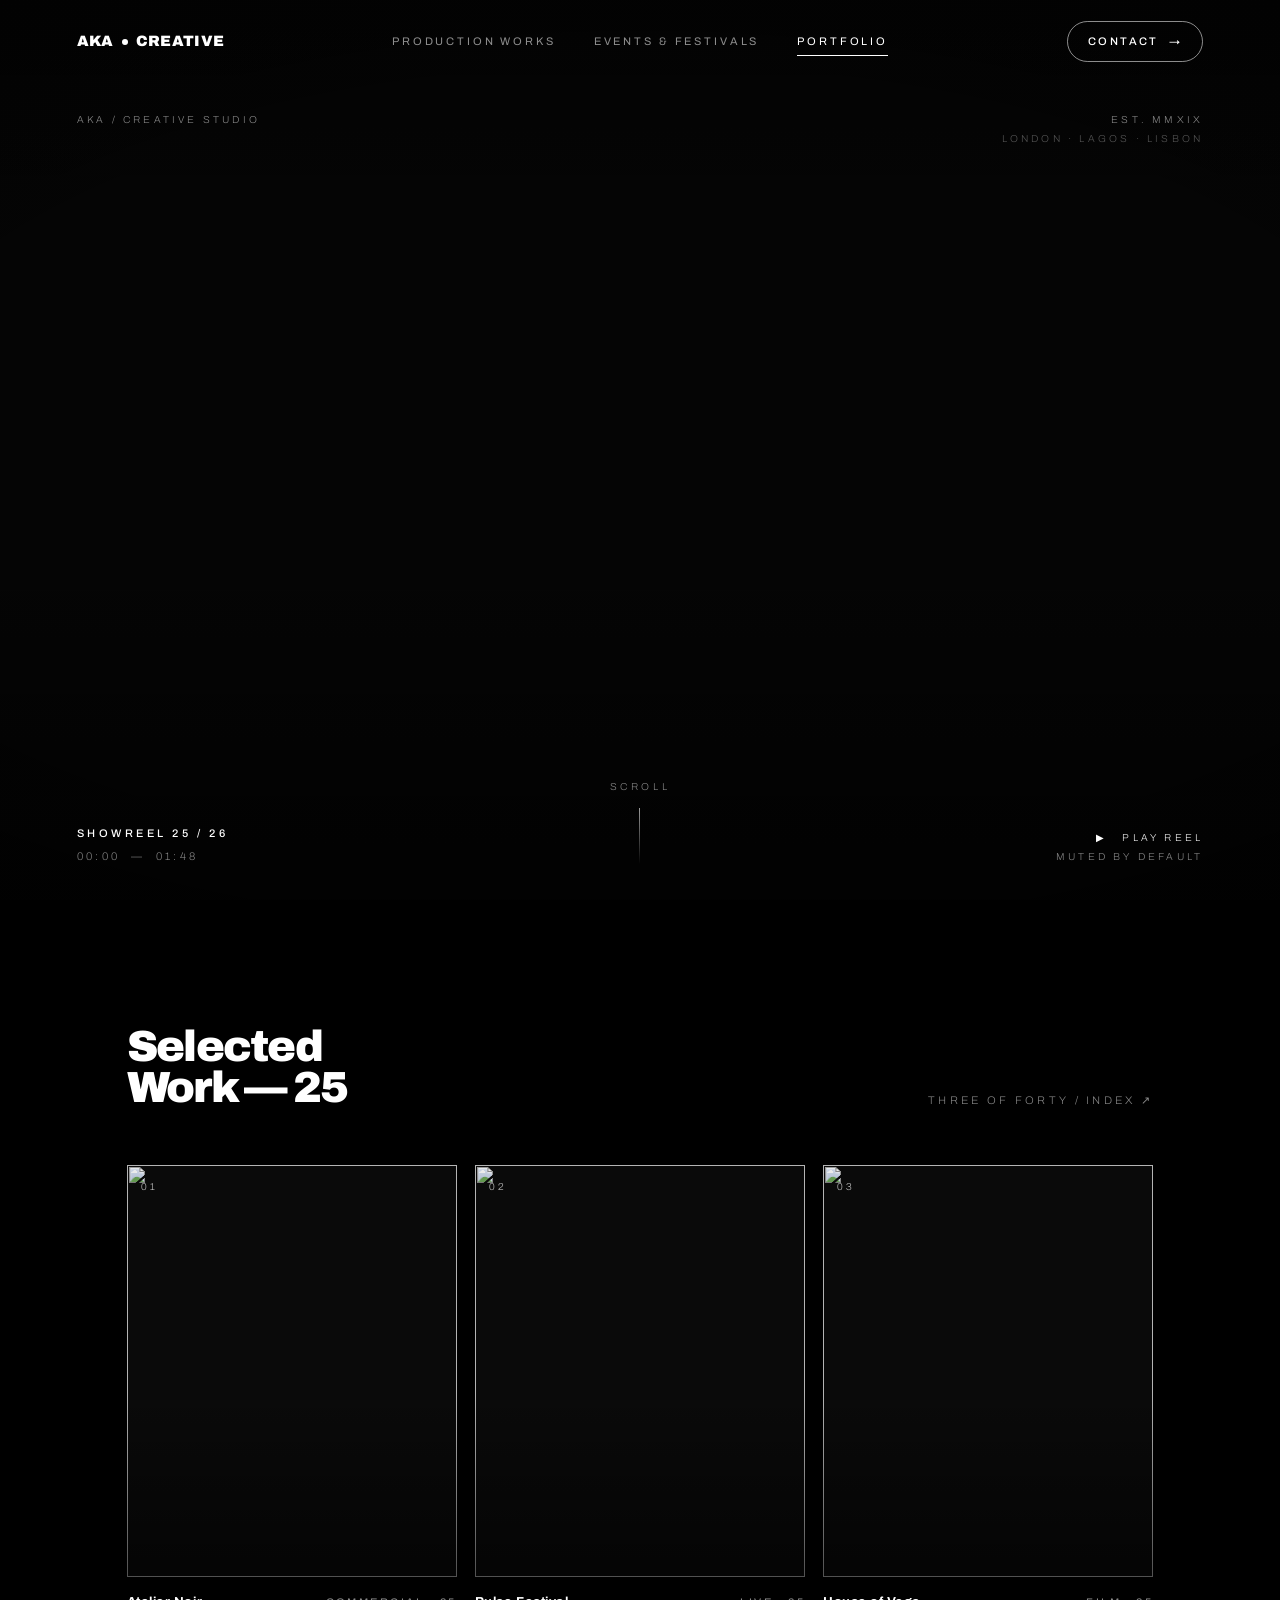
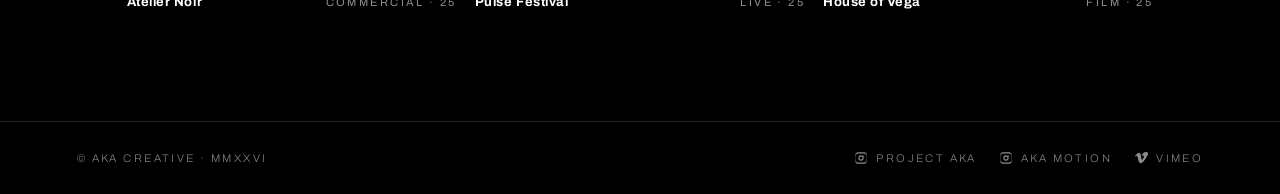
==== index.html @ 7abdeaeb "Changing layouts of aka motion and project aka" ====
<!doctype html>
<html lang="en">
<head>
<meta charset="utf-8" />
<meta name="viewport" content="width=device-width, initial-scale=1" />
<title>AKA Creative — Studio</title>
<link rel="preconnect" href="https://fonts.googleapis.com" />
<link rel="preconnect" href="https://fonts.gstatic.com" crossorigin />
<link href="https://fonts.googleapis.com/css2?family=Archivo:ital,wght@0,100;0,200;0,400;0,500;0,700;0,900;1,200;1,900&display=swap" rel="stylesheet" />
<link rel="stylesheet" href="styles.css" />
</head>
<body data-screen-label="01 Home">

<!-- ============ NAV ============ -->
<header class="nav" id="nav">
  <a class="nav__logo" href="index.html">
    AKA<span class="dot"></span>CREATIVE
  </a>
  <nav class="nav__links">
    
    <a href="project-aka.html">Production Works</a>
    <a href="aka-motion.html">Events & Festivals</a>
    <a href="index.html" class="active">Portfolio</a>
  </nav>
  <a class="nav__contact" href="contact.html">
    Contact <span class="arr">→</span>
  </a>
</header>

<main>

  <!-- ============ HERO (video placeholder) ============ -->
  <section class="hero" aria-label="Showreel">
    <!-- Pure CSS placeholder for autoplay muted video. Ken-burns on a cinematic still. -->
    <div class="hero__media" style="background-image:url('https://images.unsplash.com/photo-1518929458119-e5bf444c30f4?auto=format&fit=crop&w=2400&q=80');"></div>
    <div class="hero__vignette"></div>

    <div class="hero__chrome">
      <div class="hero__top">
        <div class="left">
          <span>AKA / Creative Studio</span>
        </div>
        <div class="right">
          <span>EST. MMXIX</span>
          <span style="opacity:.6;margin-top:4px;">London · Lagos · Lisbon</span>
        </div>
      </div>

      <div class="hero__bottom">
        <div class="hero__caption">
          <span class="label">Showreel 25 / 26</span>
          <span>00:00&nbsp;&nbsp;—&nbsp;&nbsp;01:48</span>
        </div>

        <div class="hero__scroll">
          <span>Scroll</span>
          <span class="line"></span>
        </div>

        <div class="hero__reel">
          <span>▶ &nbsp; Play&nbsp;Reel</span>
          <span class="time">Muted by default</span>
        </div>
      </div>
    </div>
  </section>

  <!-- ============ SELECTED WORK ============ -->
  <section class="work">
    <div class="container">
      <div class="work__head">
        <h2>Selected<br/>Work&nbsp;—&nbsp;25</h2>
        <span class="meta">Three of forty&nbsp;/&nbsp;Index ↗</span>
      </div>

      <div class="grid-3">
        <a class="card" href="project-aka.html">
          <div class="card__media">
            <span class="card__num">01</span>
            <img class="card__img" alt="" src="https://images.unsplash.com/photo-1485846234645-a62644f84728?auto=format&fit=crop&w=900&q=80" />
          </div>
          <div class="card__meta">
            <span class="card__name">Atelier&nbsp;Noir</span>
            <span class="card__cat">Commercial · 25</span>
          </div>
        </a>

        <a class="card" href="aka-motion.html">
          <div class="card__media">
            <span class="card__num">02</span>
            <img class="card__img" alt="" src="https://images.unsplash.com/photo-1493225457124-a3eb161ffa5f?auto=format&fit=crop&w=900&q=80" />
          </div>
          <div class="card__meta">
            <span class="card__name">Pulse&nbsp;Festival</span>
            <span class="card__cat">Live · 25</span>
          </div>
        </a>

        <a class="card" href="project-aka.html">
          <div class="card__media">
            <span class="card__num">03</span>
            <img class="card__img" alt="" src="https://images.unsplash.com/photo-1542038784456-1ea8e935640e?auto=format&fit=crop&w=900&q=80" />
          </div>
          <div class="card__meta">
            <span class="card__name">House&nbsp;of&nbsp;Vega</span>
            <span class="card__cat">Film · 25</span>
          </div>
        </a>
      </div>
    </div>
  </section>

</main>

<!-- ============ FOOTER ============ -->
<footer class="footer">
  <span>© AKA Creative · MMXXVI</span>
  <div class="footer__socials">
    <a href="#" aria-label="Project AKA on Instagram">
      <svg viewBox="0 0 24 24" aria-hidden="true"><path d="M12 2.2c3.2 0 3.6 0 4.85.07 1.17.05 1.8.25 2.23.41.56.22.96.48 1.38.9.42.42.68.82.9 1.38.16.43.36 1.06.41 2.23.06 1.25.07 1.62.07 4.84s0 3.59-.07 4.84c-.05 1.17-.25 1.8-.41 2.23-.22.56-.48.96-.9 1.38-.42.42-.82.68-1.38.9-.43.16-1.06.36-2.23.41-1.25.06-1.62.07-4.85.07s-3.6 0-4.85-.07c-1.17-.05-1.8-.25-2.23-.41a3.7 3.7 0 0 1-1.38-.9 3.7 3.7 0 0 1-.9-1.38c-.16-.43-.36-1.06-.41-2.23C2.2 15.6 2.2 15.22 2.2 12s0-3.59.07-4.84c.05-1.17.25-1.8.41-2.23.22-.56.48-.96.9-1.38.42-.42.82-.68 1.38-.9.43-.16 1.06-.36 2.23-.41C8.4 2.2 8.78 2.2 12 2.2Zm0 1.95c-3.16 0-3.53 0-4.77.07-1.07.05-1.65.23-2.04.38-.51.2-.88.44-1.27.83-.39.39-.63.76-.83 1.27-.15.39-.33.97-.38 2.04C2.65 9.97 2.65 10.34 2.65 12s0 2.03.07 3.26c.05 1.07.23 1.65.38 2.04.2.51.44.88.83 1.27.39.39.76.63 1.27.83.39.15.97.33 2.04.38 1.24.07 1.61.07 4.77.07s3.53 0 4.77-.07c1.07-.05 1.65-.23 2.04-.38.51-.2.88-.44 1.27-.83.39-.39.63-.76.83-1.27.15-.39.33-.97.38-2.04.07-1.23.07-1.6.07-3.26s0-2.03-.07-3.26c-.05-1.07-.23-1.65-.38-2.04a3.4 3.4 0 0 0-.83-1.27 3.4 3.4 0 0 0-1.27-.83c-.39-.15-.97-.33-2.04-.38-1.24-.07-1.61-.07-4.77-.07Zm0 3.32a4.53 4.53 0 1 1 0 9.06 4.53 4.53 0 0 1 0-9.06Zm0 1.95a2.58 2.58 0 1 0 0 5.16 2.58 2.58 0 0 0 0-5.16Zm4.75-2.21a1.06 1.06 0 1 1 0 2.12 1.06 1.06 0 0 1 0-2.12Z"/></svg>
      Project&nbsp;AKA
    </a>
    <a href="#" aria-label="AKA Motion on Instagram">
      <svg viewBox="0 0 24 24" aria-hidden="true"><path d="M12 2.2c3.2 0 3.6 0 4.85.07 1.17.05 1.8.25 2.23.41.56.22.96.48 1.38.9.42.42.68.82.9 1.38.16.43.36 1.06.41 2.23.06 1.25.07 1.62.07 4.84s0 3.59-.07 4.84c-.05 1.17-.25 1.8-.41 2.23-.22.56-.48.96-.9 1.38-.42.42-.82.68-1.38.9-.43.16-1.06.36-2.23.41-1.25.06-1.62.07-4.85.07s-3.6 0-4.85-.07c-1.17-.05-1.8-.25-2.23-.41a3.7 3.7 0 0 1-1.38-.9 3.7 3.7 0 0 1-.9-1.38c-.16-.43-.36-1.06-.41-2.23C2.2 15.6 2.2 15.22 2.2 12s0-3.59.07-4.84c.05-1.17.25-1.8.41-2.23.22-.56.48-.96.9-1.38.42-.42.82-.68 1.38-.9.43-.16 1.06-.36 2.23-.41C8.4 2.2 8.78 2.2 12 2.2Zm0 1.95c-3.16 0-3.53 0-4.77.07-1.07.05-1.65.23-2.04.38-.51.2-.88.44-1.27.83-.39.39-.63.76-.83 1.27-.15.39-.33.97-.38 2.04C2.65 9.97 2.65 10.34 2.65 12s0 2.03.07 3.26c.05 1.07.23 1.65.38 2.04.2.51.44.88.83 1.27.39.39.76.63 1.27.83.39.15.97.33 2.04.38 1.24.07 1.61.07 4.77.07s3.53 0 4.77-.07c1.07-.05 1.65-.23 2.04-.38.51-.2.88-.44 1.27-.83.39-.39.63-.76.83-1.27.15-.39.33-.97.38-2.04.07-1.23.07-1.6.07-3.26s0-2.03-.07-3.26c-.05-1.07-.23-1.65-.38-2.04a3.4 3.4 0 0 0-.83-1.27 3.4 3.4 0 0 0-1.27-.83c-.39-.15-.97-.33-2.04-.38-1.24-.07-1.61-.07-4.77-.07Zm0 3.32a4.53 4.53 0 1 1 0 9.06 4.53 4.53 0 0 1 0-9.06Zm0 1.95a2.58 2.58 0 1 0 0 5.16 2.58 2.58 0 0 0 0-5.16Zm4.75-2.21a1.06 1.06 0 1 1 0 2.12 1.06 1.06 0 0 1 0-2.12Z"/></svg>
      AKA&nbsp;Motion
    </a>
    <a href="#" aria-label="Vimeo">
      <svg viewBox="0 0 24 24" aria-hidden="true"><path d="M22.4 7.1c-.1 2-1.5 4.8-4.2 8.3-2.8 3.7-5.2 5.5-7.1 5.5-1.2 0-2.2-1.1-3-3.3l-1.6-6c-.6-2.2-1.2-3.3-1.9-3.3-.2 0-.7.3-1.7 1L1.9 7.9c1.1-.9 2.1-1.9 3.2-2.8 1.4-1.2 2.5-1.8 3.2-1.9 1.7-.2 2.8 1 3.3 3.6.5 2.7.8 4.5.9 5.1.4 2 .9 3 1.4 3 .4 0 1-.6 1.7-1.9.8-1.3 1.2-2.3 1.3-2.9.2-1.5-.4-2.3-1.7-2.3-.6 0-1.3.1-1.9.4 1.3-4.3 3.8-6.4 7.5-6.3 2.7.1 4 1.9 3.8 5.2Z"/></svg>
      Vimeo
    </a>
  </div>
</footer>

<script>
  // Nav background on scroll
  (function () {
    const nav = document.getElementById('nav');
    const onScroll = () => {
      if (window.scrollY > 20) nav.classList.add('scrolled');
      else nav.classList.remove('scrolled');
    };
    onScroll();
    window.addEventListener('scroll', onScroll, { passive: true });
  })();
</script>
</body>
</html>
---- styles.css ----
/* ----------------------------------------------------------
   AKA Creative — shared styles
   Pure black canvas, white type. Editorial heavy display +
   thin body. No other colours.
---------------------------------------------------------- */

:root {
  --bg: #000;
  --fg: #fff;
  --muted: rgba(255, 255, 255, 0.55);
  --faint: rgba(255, 255, 255, 0.32);
  --line: rgba(255, 255, 255, 0.14);
  --nav-h: 84px;
  --container: 1180px;
  --gutter: clamp(28px, 6vw, 96px);

  /* Type */
  --ff-display: "Archivo", "Helvetica Neue", Arial, sans-serif;
  --ff-body: "Archivo", "Helvetica Neue", Arial, sans-serif;
}

* { box-sizing: border-box; margin: 0; padding: 0; }
html, body { background: var(--bg); color: var(--fg); }
html { scroll-behavior: smooth; }
body {
  font-family: var(--ff-body);
  font-weight: 200;
  font-size: 15px;
  line-height: 1.5;
  -webkit-font-smoothing: antialiased;
  -moz-osx-font-smoothing: grayscale;
  text-rendering: optimizeLegibility;
  overflow-x: hidden;
}
img, video { display: block; max-width: 100%; }
a { color: inherit; text-decoration: none; }
button { font: inherit; color: inherit; background: none; border: 0; cursor: pointer; }

::selection { background: #fff; color: #000; }

/* ---------- Reusable type ---------- */
.display {
  font-family: var(--ff-display);
  font-weight: 900;
  letter-spacing: -0.045em;
  line-height: 0.92;
}
.eyebrow {
  font-size: 11px;
  letter-spacing: 0.28em;
  text-transform: uppercase;
  font-weight: 400;
  color: var(--muted);
}
.tag {
  font-size: 10px;
  letter-spacing: 0.32em;
  text-transform: uppercase;
  font-weight: 500;
}

/* ---------- Nav ---------- */
.nav {
  position: fixed;
  top: 0; left: 0; right: 0;
  z-index: 100;
  height: var(--nav-h);
  display: grid;
  grid-template-columns: 1fr auto 1fr;
  align-items: center;
  padding: 0 var(--gutter);
  transition: background .35s ease, backdrop-filter .35s ease, border-color .35s ease;
  border-bottom: 1px solid transparent;
}
.nav.scrolled {
  background: rgba(0, 0, 0, 0.72);
  backdrop-filter: blur(18px) saturate(140%);
  -webkit-backdrop-filter: blur(18px) saturate(140%);
  border-bottom-color: var(--line);
}

.nav__logo {
  font-family: var(--ff-display);
  font-weight: 900;
  letter-spacing: 0.02em;
  text-transform: uppercase;
  font-size: 15px;
  display: inline-flex;
  align-items: baseline;
  gap: 8px;
}
.nav__logo .dot {
  width: 6px; height: 6px; background: #fff; border-radius: 50%;
  display: inline-block; transform: translateY(-1px);
}

.nav__links {
  justify-self: center;
  display: flex;
  gap: 38px;
  font-size: 11px;
  letter-spacing: 0.26em;
  text-transform: uppercase;
  font-weight: 400;
}
.nav__links a {
  position: relative;
  color: var(--muted);
  transition: color .25s ease;
  padding: 6px 0;
}
.nav__links a:hover { color: #fff; }
.nav__links a.active { color: #fff; }
.nav__links a.active::after {
  content: "";
  position: absolute;
  left: 0; right: 0; bottom: 0;
  height: 1px; background: #fff;
}

.nav__contact {
  justify-self: end;
  display: inline-flex;
  align-items: center;
  gap: 10px;
  padding: 11px 20px;
  border-radius: 999px;
  border: 1px solid rgba(255, 255, 255, 0.55);
  font-size: 11px;
  letter-spacing: 0.22em;
  text-transform: uppercase;
  font-weight: 500;
  transition: background .3s ease, color .3s ease, border-color .3s ease;
}
.nav__contact:hover {
  background: #fff; color: #000; border-color: #fff;
}
.nav.scrolled .nav__contact {
  background: #fff;
  color: #000;
  border-color: #fff;
}
.nav__contact .arr {
  display: inline-block;
  transition: transform .3s ease;
}
.nav__contact:hover .arr { transform: translateX(2px); }

/* ---------- Layout ---------- */
.container {
  max-width: var(--container);
  margin: 0 auto;
  padding: 0 var(--gutter);
}

main { display: block; }

/* ---------- Hero (home) ---------- */
.hero {
  position: relative;
  height: 100vh;
  min-height: 640px;
  overflow: hidden;
  background: #050505;
}
.hero__media,
.hero__video {
  position: absolute;
  inset: 0;
  width: 100%;
  height: 100%;
  object-fit: cover;
}
.hero__media {
  background-size: cover;
  background-position: center;
  filter: grayscale(45%) contrast(1.05) brightness(0.78);
  animation: kenburns 22s ease-in-out infinite alternate;
}
@keyframes kenburns {
  from { transform: scale(1.02) translate(0, 0); }
  to   { transform: scale(1.14) translate(-1.5%, 1%); }
}
.hero__vignette {
  position: absolute; inset: 0;
  background:
    radial-gradient(120% 80% at 50% 50%, transparent 40%, rgba(0,0,0,0.55) 100%),
    linear-gradient(180deg, rgba(0,0,0,0.45) 0%, transparent 25%, transparent 60%, rgba(0,0,0,0.7) 100%);
  pointer-events: none;
}
.hero__chrome {
  position: absolute; inset: 0;
  display: grid;
  grid-template-rows: 1fr auto;
  padding: calc(var(--nav-h) + 28px) var(--gutter) 36px;
}
.hero__top {
  display: flex;
  justify-content: space-between;
  align-items: flex-start;
  font-size: 10px;
  letter-spacing: 0.32em;
  text-transform: uppercase;
  color: var(--muted);
}
.hero__top .right { text-align: right; }
.hero__top .right span { display: block; }

.hero__bottom {
  display: grid;
  grid-template-columns: 1fr auto 1fr;
  align-items: end;
  gap: 24px;
}
.hero__caption {
  font-size: 11px;
  letter-spacing: 0.3em;
  text-transform: uppercase;
  color: var(--muted);
}
.hero__caption .label { display: block; color: #fff; margin-bottom: 6px; font-weight: 500; letter-spacing: 0.32em; }

.hero__scroll {
  justify-self: center;
  display: inline-flex; flex-direction: column; align-items: center; gap: 14px;
  font-size: 10px; letter-spacing: 0.36em; text-transform: uppercase; color: var(--muted);
}
.hero__scroll .line {
  width: 1px; height: 56px;
  background: linear-gradient(180deg, rgba(255,255,255,0.6), rgba(255,255,255,0));
  animation: scrolltick 2.6s ease-in-out infinite;
  transform-origin: top;
}
@keyframes scrolltick {
  0%, 100% { transform: scaleY(1); opacity: 0.4; }
  50% { transform: scaleY(1.3); opacity: 1; }
}

.hero__reel {
  justify-self: end;
  text-align: right;
  font-size: 10px; letter-spacing: 0.32em; text-transform: uppercase;
}
.hero__reel .time { display: block; color: var(--muted); margin-top: 4px; }

/* Hero variant: work pages */
.hero--work .hero__chrome { grid-template-rows: 1fr auto; }
.hero--work .hero__bottom {
  grid-template-columns: 1fr auto;
}
.hero--work .hero__caption .tagline {
  display: block;
  font-family: var(--ff-display);
  font-weight: 200;
  font-style: italic;
  letter-spacing: -0.01em;
  text-transform: none;
  color: #fff;
  font-size: clamp(18px, 1.6vw, 22px);
  margin-top: 10px;
  line-height: 1.2;
  max-width: 28ch;
}

/* Gigantic page-name strip on work hero */
.hero__pagename {
  position: absolute;
  left: var(--gutter);
  right: var(--gutter);
  bottom: 110px;
  font-family: var(--ff-display);
  font-weight: 900;
  font-size: clamp(72px, 14vw, 220px);
  line-height: 0.85;
  letter-spacing: -0.05em;
  pointer-events: none;
  mix-blend-mode: difference;
  color: #fff;
  opacity: 0.96;
}

/* ---------- Work grid (3-col centred) ---------- */
.work {
  padding: clamp(80px, 14vh, 160px) 0 clamp(80px, 12vh, 140px);
}
.work__head {
  display: flex;
  justify-content: space-between;
  align-items: flex-end;
  margin-bottom: 56px;
  gap: 24px;
}
.work__head h2 {
  font-family: var(--ff-display);
  font-weight: 900;
  letter-spacing: -0.04em;
  font-size: clamp(28px, 3.4vw, 44px);
  line-height: 0.95;
}
.work__head .meta { color: var(--muted); font-size: 11px; letter-spacing: 0.3em; text-transform: uppercase; }

.grid-3 {
  display: grid;
  grid-template-columns: repeat(3, 1fr);
  gap: 18px;
}
.grid-3.rows-2 { row-gap: 56px; }

.card {
  position: relative;
  display: block;
  overflow: hidden;
  cursor: pointer;
}
.card__media {
  position: relative;
  width: 100%;
  aspect-ratio: 4 / 5;
  overflow: hidden;
  background: #0a0a0a;
}
.card__img {
  position: absolute; inset: 0;
  width: 100%; height: 100%;
  object-fit: cover;
  filter: grayscale(35%) contrast(1.05) brightness(0.92);
  transition: transform .9s cubic-bezier(.2,.7,.2,1), filter .6s ease;
}
.card:hover .card__img {
  transform: scale(1.045);
  filter: grayscale(0%) contrast(1.08) brightness(1);
}
.card__media::after {
  content: "";
  position: absolute; inset: 0;
  background: linear-gradient(180deg, transparent 55%, rgba(0,0,0,0.55) 100%);
  pointer-events: none;
}
.card__meta {
  display: flex;
  justify-content: space-between;
  align-items: baseline;
  padding-top: 16px;
  font-size: 11px;
  letter-spacing: 0.22em;
  text-transform: uppercase;
}
.card__name {
  font-family: var(--ff-display);
  font-weight: 700;
  font-size: 13px;
  letter-spacing: 0.04em;
  text-transform: none;
}
.card__cat { color: var(--muted); font-weight: 400; }
.card__num {
  position: absolute;
  top: 14px; left: 14px;
  font-size: 10px; letter-spacing: 0.3em;
  color: #fff;
  mix-blend-mode: difference;
  opacity: 0.85;
}

/* ---------- Footer ---------- */
.footer {
  border-top: 1px solid var(--line);
  padding: 28px var(--gutter);
  display: flex;
  justify-content: space-between;
  align-items: center;
  font-size: 11px;
  letter-spacing: 0.22em;
  text-transform: uppercase;
  color: var(--muted);
}
.footer__socials {
  display: flex;
  gap: 22px;
  align-items: center;
}
.footer__socials a {
  display: inline-flex;
  align-items: center;
  gap: 8px;
  color: var(--muted);
  transition: color .25s ease;
}
.footer__socials a:hover { color: #fff; }
.footer__socials svg { width: 14px; height: 14px; fill: currentColor; }

/* ---------- Contact page ---------- */
.contact {
  min-height: 100vh;
  display: grid;
  grid-template-rows: 1fr auto;
  padding-top: var(--nav-h);
}
.contact__inner {
  display: grid;
  align-content: center;
  padding: clamp(60px, 10vh, 120px) var(--gutter) clamp(40px, 8vh, 100px);
  max-width: 1400px;
  margin: 0 auto;
  width: 100%;
}
.contact__eyebrow {
  font-size: 11px;
  letter-spacing: 0.32em;
  text-transform: uppercase;
  color: var(--muted);
  margin-bottom: 40px;
}
.contact__heading {
  font-family: var(--ff-display);
  font-weight: 900;
  letter-spacing: -0.05em;
  line-height: 0.86;
  font-size: clamp(64px, 11vw, 200px);
  margin-bottom: clamp(56px, 9vh, 100px);
}
.contact__heading em {
  font-style: italic;
  font-weight: 200;
}
.contact__grid {
  display: grid;
  grid-template-columns: 1.1fr 1fr;
  gap: clamp(48px, 8vw, 120px);
  align-items: end;
}
.contact__list { display: grid; gap: 28px; }
.contact__row {
  display: grid;
  grid-template-columns: 140px 1fr;
  gap: 20px;
  padding-bottom: 22px;
  border-bottom: 1px solid var(--line);
  align-items: baseline;
}
.contact__row .k {
  font-size: 11px;
  letter-spacing: 0.32em;
  text-transform: uppercase;
  color: var(--muted);
}
.contact__row .v {
  font-family: var(--ff-display);
  font-weight: 700;
  font-size: clamp(20px, 2vw, 28px);
  letter-spacing: -0.01em;
  display: inline-flex;
  align-items: center;
  gap: 14px;
  transition: color .25s ease;
}
.contact__row .v .sub {
  font-family: var(--ff-body);
  font-weight: 300;
  font-size: 11px;
  letter-spacing: 0.26em;
  text-transform: uppercase;
  color: var(--muted);
}
a.contact__row { transition: opacity .25s ease; }
a.contact__row:hover { opacity: 1; }
a.contact__row:hover .v { color: #fff; }

.cta {
  display: inline-flex;
  align-items: center;
  justify-content: space-between;
  gap: 28px;
  padding: 28px 36px;
  border-radius: 999px;
  background: #fff;
  color: #000;
  font-family: var(--ff-display);
  font-weight: 900;
  font-size: clamp(20px, 2.2vw, 30px);
  letter-spacing: -0.02em;
  transition: transform .35s cubic-bezier(.2,.7,.2,1), background .3s ease, color .3s ease;
  min-width: 320px;
}
.cta:hover {
  transform: translateY(-2px);
}
.cta .arr {
  display: inline-flex; align-items: center; justify-content: center;
  width: 52px; height: 52px;
  border-radius: 50%;
  background: #000; color: #fff;
  transition: transform .35s cubic-bezier(.2,.7,.2,1);
}
.cta:hover .arr { transform: rotate(-45deg); }

.contact__foot {
  display: flex;
  justify-content: space-between;
  align-items: center;
  padding: 28px var(--gutter);
  border-top: 1px solid var(--line);
  font-size: 11px;
  letter-spacing: 0.28em;
  text-transform: uppercase;
  color: var(--muted);
}

.slider {
  overflow: hidden;
  width: 100%;
}

.slider-track {
  display: flex;
  gap: 24px;
  transition: transform 0.45s ease;
}

.slider-track .card {
  flex: 0 0 calc((100% - 48px) / 3);
}

.slider-controls {
  display: flex;
  gap: 12px;
  align-items: center;
}

.slider-btn {
  width: 48px;
  height: 48px;
  border: 1px solid #ddd;
  background: black;
  cursor: pointer;
  font-size: 20px;
  transition: 0.2s;
}

.slider-btn:hover {
  background: #111;
  color: #fff;
}

.embla {
  overflow: hidden;
  width: 100%;

}

.embla__container {
  display: flex;
  gap: 24px;
}

.embla__slide {
  flex: 0 0 calc((100% - 48px) / 3);
  min-width: 0;
  padding-left: 3%;
  
}
/* ---------------- ABOUT ---------------- */

.about{
    padding: clamp(100px,14vh,170px) 0;
}

.about__header{
    max-width:700px;
    margin-bottom:70px;
}

.about__title{
    font-size:clamp(48px,6vw,92px);
    margin:18px 0 24px;
}

.about__intro{
    max-width:560px;
    color:var(--muted);
    font-size:16px;
    line-height:1.8;
    font-weight:300;
}

.about__content{
    display:grid;
    grid-template-columns:1.1fr .9fr;
    gap:80px;
    align-items:start;
}

.about__services{
    display:flex;
    flex-direction:column;
}

.about__item{
    display:grid;
    grid-template-columns:70px 1fr;
    gap:28px;
    padding:42px 0;
    border-top:1px solid var(--line);
}

.about__item:last-child{
    border-bottom:1px solid var(--line);
}

.about__number{
    font-size:13px;
    letter-spacing:.22em;
    color:var(--muted);
    text-transform:uppercase;
}

.about__text h3{
    font-family:var(--ff-display);
    font-weight:900;
    letter-spacing:-.04em;
    font-size:clamp(34px,3vw,52px);
    line-height:.95;
    margin-bottom:12px;
}

.about__text h4{
    font-size:12px;
    text-transform:uppercase;
    letter-spacing:.22em;
    color:var(--muted);
    margin-bottom:26px;
    font-weight:500;
}

.about__text ul{
    list-style:none;
    display:grid;
    gap:10px;
}

.about__text li{
    color:rgba(255,255,255,.75);
    font-size:15px;
    font-weight:300;
    position:relative;
    padding-left:16px;
}

.about__text li::before{
    content:"•";
    position:absolute;
    left:0;
    color:#fff;
}

.about__image{
    position:sticky;
    top:120px;
    overflow:hidden;
}

.about__image img{
    width:100%;
    aspect-ratio:4/5;
    object-fit:cover;
    filter:grayscale(.25) contrast(1.05);
    transition:transform .8s ease;
}

.about__image:hover img{
    transform:scale(1.04);
}

@media(max-width:900px){

    .about__content{
        grid-template-columns:1fr;
        gap:60px;
    }

    .about__image{
        position:relative;
        top:auto;
        order:-1;
    }

    .about__item{
        grid-template-columns:50px 1fr;
        gap:18px;
    }

    .about__text h3{
        font-size:38px;
    }

}

/* Responsive */

@media (max-width: 900px) {
  .embla__slide {
    flex: 0 0 calc((100% - 24px) / 2);
  }
}

@media (max-width: 640px) {
  .embla__slide {
    flex: 0 0 100%;
  }
}
/* ---------- Responsive ---------- */
@media (max-width: 900px) {
  :root { --nav-h: 64px; }
  .nav { grid-template-columns: 1fr auto; }
  .nav__links { display: none; }
  .grid-3 { grid-template-columns: 1fr; }
  .hero__bottom { grid-template-columns: 1fr; gap: 32px; }
  .hero__scroll { justify-self: start; }
  .hero__reel { justify-self: start; text-align: left; }
  .contact__grid { grid-template-columns: 1fr; }
  .cta { width: 100%; min-width: 0; }
  .contact__row { grid-template-columns: 100px 1fr; }
  .work__head { flex-direction: column; align-items: flex-start; gap: 12px; }
  .hero__pagename { font-size: clamp(56px, 18vw, 96px); bottom: 160px; }
}
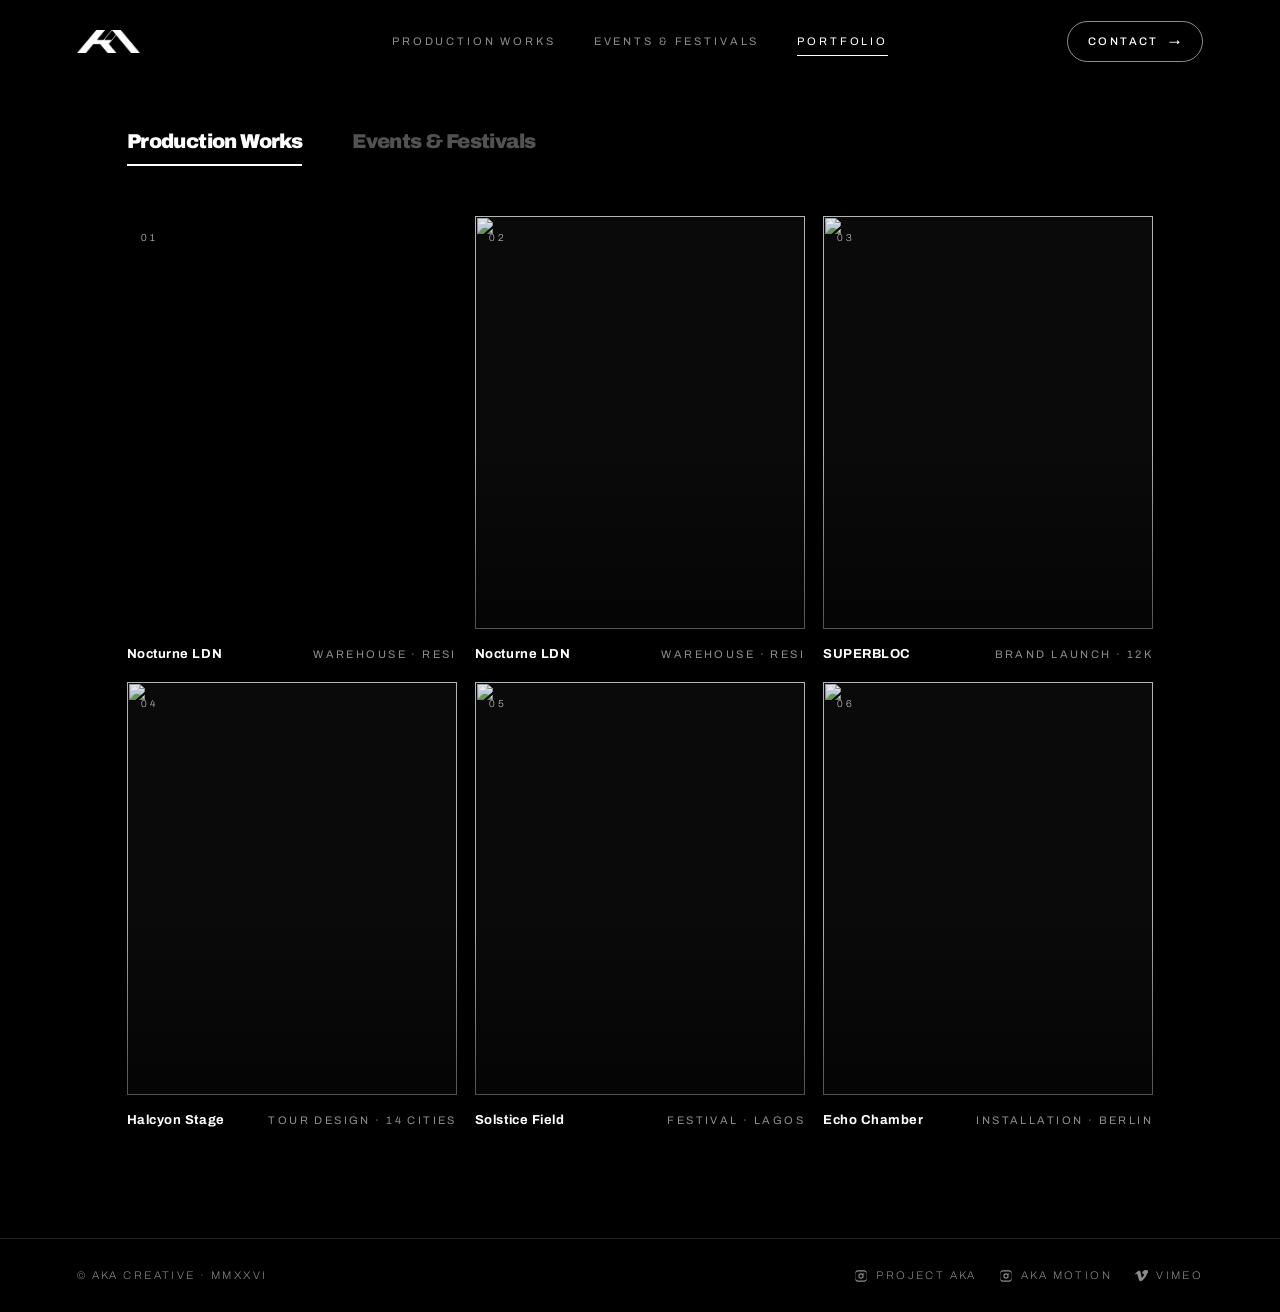
==== commit e9e8ebed: "Animation effect and portfolio page" ====
--- a/index.html
+++ b/index.html
@@ -1,147 +1,304 @@
 <!doctype html>
 <html lang="en">
+
 <head>
-<meta charset="utf-8" />
-<meta name="viewport" content="width=device-width, initial-scale=1" />
-<title>AKA Creative — Studio</title>
-<link rel="preconnect" href="https://fonts.googleapis.com" />
-<link rel="preconnect" href="https://fonts.gstatic.com" crossorigin />
-<link href="https://fonts.googleapis.com/css2?family=Archivo:ital,wght@0,100;0,200;0,400;0,500;0,700;0,900;1,200;1,900&display=swap" rel="stylesheet" />
-<link rel="stylesheet" href="styles.css" />
+    <meta charset="utf-8" />
+    <meta name="viewport" content="width=device-width, initial-scale=1" />
+    <title>AKA Creative — Studio</title>
+    <link rel="preconnect" href="https://fonts.googleapis.com" />
+    <link rel="preconnect" href="https://fonts.gstatic.com" crossorigin />
+    <link
+        href="https://fonts.googleapis.com/css2?family=Archivo:ital,wght@0,100;0,200;0,400;0,500;0,700;0,900;1,200;1,900&display=swap"
+        rel="stylesheet" />
+    <link rel="stylesheet" href="styles.css" />
 </head>
+
 <body data-screen-label="01 Home">
 
-<!-- ============ NAV ============ -->
-<header class="nav" id="nav">
-  <a class="nav__logo" href="index.html">
-    AKA<span class="dot"></span>CREATIVE
-  </a>
-  <nav class="nav__links">
-    
-    <a href="project-aka.html">Production Works</a>
-    <a href="aka-motion.html">Events & Festivals</a>
-    <a href="index.html" class="active">Portfolio</a>
-  </nav>
-  <a class="nav__contact" href="contact.html">
-    Contact <span class="arr">→</span>
-  </a>
-</header>
-
-<main>
-
-  <!-- ============ HERO (video placeholder) ============ -->
-  <section class="hero" aria-label="Showreel">
-    <!-- Pure CSS placeholder for autoplay muted video. Ken-burns on a cinematic still. -->
-    <div class="hero__media" style="background-image:url('https://images.unsplash.com/photo-1518929458119-e5bf444c30f4?auto=format&fit=crop&w=2400&q=80');"></div>
-    <div class="hero__vignette"></div>
-
-    <div class="hero__chrome">
-      <div class="hero__top">
-        <div class="left">
-          <span>AKA / Creative Studio</span>
+    <!-- ============ NAV ============ -->
+    <header class="nav" id="nav">
+        <a class="nav__logo" href="home.html">
+            <img src="assets/images/LogoW.png" alt="" width="20%" height="20%">
+            <!-- AKA<span class="dot"></span>CREATIVE -->
+        </a>
+        <nav class="nav__links">
+
+            <a href="project-aka.html">Production Works</a>
+            <a href="aka-motion.html">Events & Festivals</a>
+            <a href="index.html" class="active">Portfolio</a>
+        </nav>
+        <a class="nav__contact" href="contact.html">
+            Contact <span class="arr">→</span>
+        </a>
+    </header>
+
+    <main>
+
+        <!-- ============ SELECTED WORK ============ -->
+        </section>
+        <section class="work">
+            <div class="container">
+                <div class="work-tabs">
+                    <button class="work-tab active" data-tab="production">Production Works</button>
+                    <button class="work-tab" data-tab="events">Events & Festivals</button>
+                </div>
+                <div class="work-content active" id="production">
+
+                    <div class="grid-3">
+                        <a class="card" href="/index.html">
+                            <span class="card__num">01</span>
+                            <div class="card_media_video">
+                                <video muted loop class="card_video">
+                                    <source src="assets/video/video.mp4" type="video/mp4">
+                                    Your browser does not support the video tag.
+                                </video>
+                            </div>
+                            <div class="card__meta">
+                                <span class="card__name">Nocturne LDN</span>
+                                <span class="card__cat">Warehouse · Resi</span>
+                            </div>
+                        </a>
+
+                        <!-- Card 02 -->
+                        <a class="card" href="/index.html">
+                            <div class="card__media">
+                                <span class="card__num">02</span>
+                                <img class="card__img" alt=""
+                                    src="https://images.unsplash.com/photo-1542038784456-1ea8e935640e?auto=format&fit=crop&w=900&q=80" />
+                            </div>
+                            <div class="card__meta">
+                                <span class="card__name">Nocturne LDN</span>
+                                <span class="card__cat">Warehouse · Resi</span>
+                            </div>
+                        </a>
+
+                        <!-- Card 03 -->
+                        <a class="card" href="/index.html">
+                            <div class="card__media">
+                                <span class="card__num">03</span>
+                                <img class="card__img" alt=""
+                                    src="https://images.unsplash.com/photo-1518929458119-e5bf444c30f4?auto=format&fit=crop&w=900&q=80" />
+                            </div>
+                            <div class="card__meta">
+                                <span class="card__name">SUPERBLOC</span>
+                                <span class="card__cat">Brand Launch · 12k</span>
+                            </div>
+                        </a>
+
+                        <!-- Card 04 -->
+                        <a class="card" href="/index.html">
+                            <div class="card__media">
+                                <span class="card__num">04</span>
+                                <img class="card__img" alt=""
+                                    src="https://images.unsplash.com/photo-1500634245200-e5245c7574ef?auto=format&fit=crop&w=900&q=80" />
+                            </div>
+                            <div class="card__meta">
+                                <span class="card__name">Halcyon Stage</span>
+                                <span class="card__cat">Tour Design · 14 cities</span>
+                            </div>
+                        </a>
+
+                        <!-- Card 05 -->
+                        <a class="card" href="/index.html">
+                            <div class="card__media">
+                                <span class="card__num">05</span>
+                                <img class="card__img" alt=""
+                                    src="https://images.unsplash.com/photo-1517604931442-7e0c8ed2963c?auto=format&fit=crop&w=900&q=80" />
+                            </div>
+                            <div class="card__meta">
+                                <span class="card__name">Solstice Field</span>
+                                <span class="card__cat">Festival · Lagos</span>
+                            </div>
+                        </a>
+
+                        <!-- Card 06 -->
+                        <a class="card" href="/index.html">
+                            <div class="card__media">
+                                <span class="card__num">06</span>
+                                <img class="card__img" alt=""
+                                    src="https://images.unsplash.com/photo-1518929458119-e5bf444c30f4?auto=format&fit=crop&w=900&q=80" />
+                            </div>
+                            <div class="card__meta">
+                                <span class="card__name">Echo Chamber</span>
+                                <span class="card__cat">Installation · Berlin</span>
+                            </div>
+                        </a>
+
+                    </div>
+                </div>
+
+                <div class="work-content" id="events">
+
+                    <div class="grid-3">
+
+                        <a class="card" href="/index.html">
+                            <div class="card__media">
+                                <span class="card__num">01</span>
+                                <img class="card__img" alt=""
+                                    src="https://images.unsplash.com/photo-1470229722913-7c0e2dbbafd3?auto=format&fit=crop&w=900&q=80" />
+                            </div>
+
+                            <div class="card__meta">
+                                <span class="card__name">Pulse Festival</span>
+                                <span class="card__cat">Lisbon · 80k</span>
+                            </div>
+                        </a>
+
+                        <!-- Card 02 -->
+                        <a class="card" href="/index.html">
+                            <div class="card__media">
+                                <span class="card__num">02</span>
+                                <img class="card__img" alt=""
+                                    src="https://images.unsplash.com/photo-1429962714451-bb934ecdc4ec?auto=format&fit=crop&w=900&q=80" />
+                            </div>
+                            <div class="card__meta">
+                                <span class="card__name">Nocturne LDN</span>
+                                <span class="card__cat">Warehouse · Resi</span>
+                            </div>
+                        </a>
+
+                        <!-- Card 03 -->
+                        <a class="card" href="/index.html">
+                            <div class="card__media">
+                                <span class="card__num">03</span>
+                                <img class="card__img" alt=""
+                                    src="https://images.unsplash.com/photo-1506157786151-b8491531f063?auto=format&fit=crop&w=900&q=80" />
+                            </div>
+                            <div class="card__meta">
+                                <span class="card__name">SUPERBLOC</span>
+                                <span class="card__cat">Brand Launch · 12k</span>
+                            </div>
+                        </a>
+
+                        <!-- Card 04 -->
+                        <a class="card" href="/index.html">
+                            <div class="card__media">
+                                <span class="card__num">04</span>
+                                <img class="card__img" alt=""
+                                    src="https://images.unsplash.com/photo-1459749411175-04bf5292ceea?auto=format&fit=crop&w=900&q=80" />
+                            </div>
+                            <div class="card__meta">
+                                <span class="card__name">Halcyon Stage</span>
+                                <span class="card__cat">Tour Design · 14 cities</span>
+                            </div>
+                        </a>
+
+                        <!-- Card 05 -->
+                        <a class="card" href="/index.html">
+                            <div class="card__media">
+                                <span class="card__num">05</span>
+                                <img class="card__img" alt=""
+                                    src="https://images.unsplash.com/photo-1506157786151-b8491531f063?auto=format&fit=crop&w=900&q=80" />
+                            </div>
+                            <div class="card__meta">
+                                <span class="card__name">Solstice Field</span>
+                                <span class="card__cat">Festival · Lagos</span>
+                            </div>
+                        </a>
+
+                        <!-- Card 06 -->
+                        <a class="card" href="/index.html">
+                            <div class="card__media">
+                                <span class="card__num">06</span>
+                                <img class="card__img" alt=""
+                                    src="https://images.unsplash.com/photo-1501386761578-eac5c94b800a?auto=format&fit=crop&w=900&q=80" />
+                            </div>
+                            <div class="card__meta">
+                                <span class="card__name">Echo Chamber</span>
+                                <span class="card__cat">Installation · Berlin</span>
+                            </div>
+                        </a>
+
+                    </div>
+
+                </div>
+        </section>
+
+    </main>
+
+    <!-- ============ FOOTER ============ -->
+    <footer class="footer">
+        <span>© AKA Creative · MMXXVI</span>
+        <div class="footer__socials">
+            <a href="https://www.instagram.com/project__aka/" aria-label="Project AKA on Instagram" target="_blank">
+                <svg viewBox="0 0 24 24" aria-hidden="true">
+                    <path
+                        d="M12 2.2c3.2 0 3.6 0 4.85.07 1.17.05 1.8.25 2.23.41.56.22.96.48 1.38.9.42.42.68.82.9 1.38.16.43.36 1.06.41 2.23.06 1.25.07 1.62.07 4.84s0 3.59-.07 4.84c-.05 1.17-.25 1.8-.41 2.23-.22.56-.48.96-.9 1.38-.42.42-.82.68-1.38.9-.43.16-1.06.36-2.23.41-1.25.06-1.62.07-4.85.07s-3.6 0-4.85-.07c-1.17-.05-1.8-.25-2.23-.41a3.7 3.7 0 0 1-1.38-.9 3.7 3.7 0 0 1-.9-1.38c-.16-.43-.36-1.06-.41-2.23C2.2 15.6 2.2 15.22 2.2 12s0-3.59.07-4.84c.05-1.17.25-1.8.41-2.23.22-.56.48-.96.9-1.38.42-.42.82-.68 1.38-.9.43-.16 1.06-.36 2.23-.41C8.4 2.2 8.78 2.2 12 2.2Zm0 1.95c-3.16 0-3.53 0-4.77.07-1.07.05-1.65.23-2.04.38-.51.2-.88.44-1.27.83-.39.39-.63.76-.83 1.27-.15.39-.33.97-.38 2.04C2.65 9.97 2.65 10.34 2.65 12s0 2.03.07 3.26c.05 1.07.23 1.65.38 2.04.2.51.44.88.83 1.27.39.39.76.63 1.27.83.39.15.97.33 2.04.38 1.24.07 1.61.07 4.77.07s3.53 0 4.77-.07c1.07-.05 1.65-.23 2.04-.38.51-.2.88-.44 1.27-.83.39-.39.63-.76.83-1.27.15-.39.33-.97.38-2.04.07-1.23.07-1.6.07-3.26s0-2.03-.07-3.26c-.05-1.07-.23-1.65-.38-2.04a3.4 3.4 0 0 0-.83-1.27 3.4 3.4 0 0 0-1.27-.83c-.39-.15-.97-.33-2.04-.38-1.24-.07-1.61-.07-4.77-.07Zm0 3.32a4.53 4.53 0 1 1 0 9.06 4.53 4.53 0 0 1 0-9.06Zm0 1.95a2.58 2.58 0 1 0 0 5.16 2.58 2.58 0 0 0 0-5.16Zm4.75-2.21a1.06 1.06 0 1 1 0 2.12 1.06 1.06 0 0 1 0-2.12Z" />
+                </svg>
+                Project&nbsp;AKA
+            </a>
+            <a href="https://www.instagram.com/aka_motionnn/" aria-label="AKA Motion on Instagram" target="_blank">
+                <svg viewBox="0 0 24 24" aria-hidden="true">
+                    <path
+                        d="M12 2.2c3.2 0 3.6 0 4.85.07 1.17.05 1.8.25 2.23.41.56.22.96.48 1.38.9.42.42.68.82.9 1.38.16.43.36 1.06.41 2.23.06 1.25.07 1.62.07 4.84s0 3.59-.07 4.84c-.05 1.17-.25 1.8-.41 2.23-.22.56-.48.96-.9 1.38-.42.42-.82.68-1.38.9-.43.16-1.06.36-2.23.41-1.25.06-1.62.07-4.85.07s-3.6 0-4.85-.07c-1.17-.05-1.8-.25-2.23-.41a3.7 3.7 0 0 1-1.38-.9 3.7 3.7 0 0 1-.9-1.38c-.16-.43-.36-1.06-.41-2.23C2.2 15.6 2.2 15.22 2.2 12s0-3.59.07-4.84c.05-1.17.25-1.8.41-2.23.22-.56.48-.96.9-1.38.42-.42.82-.68 1.38-.9.43-.16 1.06-.36 2.23-.41C8.4 2.2 8.78 2.2 12 2.2Zm0 1.95c-3.16 0-3.53 0-4.77.07-1.07.05-1.65.23-2.04.38-.51.2-.88.44-1.27.83-.39.39-.63.76-.83 1.27-.15.39-.33.97-.38 2.04C2.65 9.97 2.65 10.34 2.65 12s0 2.03.07 3.26c.05 1.07.23 1.65.38 2.04.2.51.44.88.83 1.27.39.39.76.63 1.27.83.39.15.97.33 2.04.38 1.24.07 1.61.07 4.77.07s3.53 0 4.77-.07c1.07-.05 1.65-.23 2.04-.38.51-.2.88-.44 1.27-.83.39-.39.63-.76.83-1.27.15-.39.33-.97.38-2.04.07-1.23.07-1.6.07-3.26s0-2.03-.07-3.26c-.05-1.07-.23-1.65-.38-2.04a3.4 3.4 0 0 0-.83-1.27 3.4 3.4 0 0 0-1.27-.83c-.39-.15-.97-.33-2.04-.38-1.24-.07-1.61-.07-4.77-.07Zm0 3.32a4.53 4.53 0 1 1 0 9.06 4.53 4.53 0 0 1 0-9.06Zm0 1.95a2.58 2.58 0 1 0 0 5.16 2.58 2.58 0 0 0 0-5.16Zm4.75-2.21a1.06 1.06 0 1 1 0 2.12 1.06 1.06 0 0 1 0-2.12Z" />
+                </svg>
+                AKA&nbsp;Motion
+            </a>
+            <a href="#" aria-label="Vimeo">
+                <svg viewBox="0 0 24 24" aria-hidden="true">
+                    <path
+                        d="M22.4 7.1c-.1 2-1.5 4.8-4.2 8.3-2.8 3.7-5.2 5.5-7.1 5.5-1.2 0-2.2-1.1-3-3.3l-1.6-6c-.6-2.2-1.2-3.3-1.9-3.3-.2 0-.7.3-1.7 1L1.9 7.9c1.1-.9 2.1-1.9 3.2-2.8 1.4-1.2 2.5-1.8 3.2-1.9 1.7-.2 2.8 1 3.3 3.6.5 2.7.8 4.5.9 5.1.4 2 .9 3 1.4 3 .4 0 1-.6 1.7-1.9.8-1.3 1.2-2.3 1.3-2.9.2-1.5-.4-2.3-1.7-2.3-.6 0-1.3.1-1.9.4 1.3-4.3 3.8-6.4 7.5-6.3 2.7.1 4 1.9 3.8 5.2Z" />
+                </svg>
+                Vimeo
+            </a>
         </div>
-        <div class="right">
-          <span>EST. MMXIX</span>
-          <span style="opacity:.6;margin-top:4px;">London · Lagos · Lisbon</span>
-        </div>
-      </div>
-
-      <div class="hero__bottom">
-        <div class="hero__caption">
-          <span class="label">Showreel 25 / 26</span>
-          <span>00:00&nbsp;&nbsp;—&nbsp;&nbsp;01:48</span>
-        </div>
-
-        <div class="hero__scroll">
-          <span>Scroll</span>
-          <span class="line"></span>
-        </div>
-
-        <div class="hero__reel">
-          <span>▶ &nbsp; Play&nbsp;Reel</span>
-          <span class="time">Muted by default</span>
-        </div>
-      </div>
-    </div>
-  </section>
-
-  <!-- ============ SELECTED WORK ============ -->
-  <section class="work">
-    <div class="container">
-      <div class="work__head">
-        <h2>Selected<br/>Work&nbsp;—&nbsp;25</h2>
-        <span class="meta">Three of forty&nbsp;/&nbsp;Index ↗</span>
-      </div>
-
-      <div class="grid-3">
-        <a class="card" href="project-aka.html">
-          <div class="card__media">
-            <span class="card__num">01</span>
-            <img class="card__img" alt="" src="https://images.unsplash.com/photo-1485846234645-a62644f84728?auto=format&fit=crop&w=900&q=80" />
-          </div>
-          <div class="card__meta">
-            <span class="card__name">Atelier&nbsp;Noir</span>
-            <span class="card__cat">Commercial · 25</span>
-          </div>
-        </a>
-
-        <a class="card" href="aka-motion.html">
-          <div class="card__media">
-            <span class="card__num">02</span>
-            <img class="card__img" alt="" src="https://images.unsplash.com/photo-1493225457124-a3eb161ffa5f?auto=format&fit=crop&w=900&q=80" />
-          </div>
-          <div class="card__meta">
-            <span class="card__name">Pulse&nbsp;Festival</span>
-            <span class="card__cat">Live · 25</span>
-          </div>
-        </a>
-
-        <a class="card" href="project-aka.html">
-          <div class="card__media">
-            <span class="card__num">03</span>
-            <img class="card__img" alt="" src="https://images.unsplash.com/photo-1542038784456-1ea8e935640e?auto=format&fit=crop&w=900&q=80" />
-          </div>
-          <div class="card__meta">
-            <span class="card__name">House&nbsp;of&nbsp;Vega</span>
-            <span class="card__cat">Film · 25</span>
-          </div>
-        </a>
-      </div>
-    </div>
-  </section>
-
-</main>
-
-<!-- ============ FOOTER ============ -->
-<footer class="footer">
-  <span>© AKA Creative · MMXXVI</span>
-  <div class="footer__socials">
-    <a href="#" aria-label="Project AKA on Instagram">
-      <svg viewBox="0 0 24 24" aria-hidden="true"><path d="M12 2.2c3.2 0 3.6 0 4.85.07 1.17.05 1.8.25 2.23.41.56.22.96.48 1.38.9.42.42.68.82.9 1.38.16.43.36 1.06.41 2.23.06 1.25.07 1.62.07 4.84s0 3.59-.07 4.84c-.05 1.17-.25 1.8-.41 2.23-.22.56-.48.96-.9 1.38-.42.42-.82.68-1.38.9-.43.16-1.06.36-2.23.41-1.25.06-1.62.07-4.85.07s-3.6 0-4.85-.07c-1.17-.05-1.8-.25-2.23-.41a3.7 3.7 0 0 1-1.38-.9 3.7 3.7 0 0 1-.9-1.38c-.16-.43-.36-1.06-.41-2.23C2.2 15.6 2.2 15.22 2.2 12s0-3.59.07-4.84c.05-1.17.25-1.8.41-2.23.22-.56.48-.96.9-1.38.42-.42.82-.68 1.38-.9.43-.16 1.06-.36 2.23-.41C8.4 2.2 8.78 2.2 12 2.2Zm0 1.95c-3.16 0-3.53 0-4.77.07-1.07.05-1.65.23-2.04.38-.51.2-.88.44-1.27.83-.39.39-.63.76-.83 1.27-.15.39-.33.97-.38 2.04C2.65 9.97 2.65 10.34 2.65 12s0 2.03.07 3.26c.05 1.07.23 1.65.38 2.04.2.51.44.88.83 1.27.39.39.76.63 1.27.83.39.15.97.33 2.04.38 1.24.07 1.61.07 4.77.07s3.53 0 4.77-.07c1.07-.05 1.65-.23 2.04-.38.51-.2.88-.44 1.27-.83.39-.39.63-.76.83-1.27.15-.39.33-.97.38-2.04.07-1.23.07-1.6.07-3.26s0-2.03-.07-3.26c-.05-1.07-.23-1.65-.38-2.04a3.4 3.4 0 0 0-.83-1.27 3.4 3.4 0 0 0-1.27-.83c-.39-.15-.97-.33-2.04-.38-1.24-.07-1.61-.07-4.77-.07Zm0 3.32a4.53 4.53 0 1 1 0 9.06 4.53 4.53 0 0 1 0-9.06Zm0 1.95a2.58 2.58 0 1 0 0 5.16 2.58 2.58 0 0 0 0-5.16Zm4.75-2.21a1.06 1.06 0 1 1 0 2.12 1.06 1.06 0 0 1 0-2.12Z"/></svg>
-      Project&nbsp;AKA
-    </a>
-    <a href="#" aria-label="AKA Motion on Instagram">
-      <svg viewBox="0 0 24 24" aria-hidden="true"><path d="M12 2.2c3.2 0 3.6 0 4.85.07 1.17.05 1.8.25 2.23.41.56.22.96.48 1.38.9.42.42.68.82.9 1.38.16.43.36 1.06.41 2.23.06 1.25.07 1.62.07 4.84s0 3.59-.07 4.84c-.05 1.17-.25 1.8-.41 2.23-.22.56-.48.96-.9 1.38-.42.42-.82.68-1.38.9-.43.16-1.06.36-2.23.41-1.25.06-1.62.07-4.85.07s-3.6 0-4.85-.07c-1.17-.05-1.8-.25-2.23-.41a3.7 3.7 0 0 1-1.38-.9 3.7 3.7 0 0 1-.9-1.38c-.16-.43-.36-1.06-.41-2.23C2.2 15.6 2.2 15.22 2.2 12s0-3.59.07-4.84c.05-1.17.25-1.8.41-2.23.22-.56.48-.96.9-1.38.42-.42.82-.68 1.38-.9.43-.16 1.06-.36 2.23-.41C8.4 2.2 8.78 2.2 12 2.2Zm0 1.95c-3.16 0-3.53 0-4.77.07-1.07.05-1.65.23-2.04.38-.51.2-.88.44-1.27.83-.39.39-.63.76-.83 1.27-.15.39-.33.97-.38 2.04C2.65 9.97 2.65 10.34 2.65 12s0 2.03.07 3.26c.05 1.07.23 1.65.38 2.04.2.51.44.88.83 1.27.39.39.76.63 1.27.83.39.15.97.33 2.04.38 1.24.07 1.61.07 4.77.07s3.53 0 4.77-.07c1.07-.05 1.65-.23 2.04-.38.51-.2.88-.44 1.27-.83.39-.39.63-.76.83-1.27.15-.39.33-.97.38-2.04.07-1.23.07-1.6.07-3.26s0-2.03-.07-3.26c-.05-1.07-.23-1.65-.38-2.04a3.4 3.4 0 0 0-.83-1.27 3.4 3.4 0 0 0-1.27-.83c-.39-.15-.97-.33-2.04-.38-1.24-.07-1.61-.07-4.77-.07Zm0 3.32a4.53 4.53 0 1 1 0 9.06 4.53 4.53 0 0 1 0-9.06Zm0 1.95a2.58 2.58 0 1 0 0 5.16 2.58 2.58 0 0 0 0-5.16Zm4.75-2.21a1.06 1.06 0 1 1 0 2.12 1.06 1.06 0 0 1 0-2.12Z"/></svg>
-      AKA&nbsp;Motion
-    </a>
-    <a href="#" aria-label="Vimeo">
-      <svg viewBox="0 0 24 24" aria-hidden="true"><path d="M22.4 7.1c-.1 2-1.5 4.8-4.2 8.3-2.8 3.7-5.2 5.5-7.1 5.5-1.2 0-2.2-1.1-3-3.3l-1.6-6c-.6-2.2-1.2-3.3-1.9-3.3-.2 0-.7.3-1.7 1L1.9 7.9c1.1-.9 2.1-1.9 3.2-2.8 1.4-1.2 2.5-1.8 3.2-1.9 1.7-.2 2.8 1 3.3 3.6.5 2.7.8 4.5.9 5.1.4 2 .9 3 1.4 3 .4 0 1-.6 1.7-1.9.8-1.3 1.2-2.3 1.3-2.9.2-1.5-.4-2.3-1.7-2.3-.6 0-1.3.1-1.9.4 1.3-4.3 3.8-6.4 7.5-6.3 2.7.1 4 1.9 3.8 5.2Z"/></svg>
-      Vimeo
-    </a>
-  </div>
-</footer>
-
-<script>
-  // Nav background on scroll
-  (function () {
-    const nav = document.getElementById('nav');
-    const onScroll = () => {
-      if (window.scrollY > 20) nav.classList.add('scrolled');
-      else nav.classList.remove('scrolled');
-    };
-    onScroll();
-    window.addEventListener('scroll', onScroll, { passive: true });
-  })();
-</script>
+    </footer>
+
+    <script>
+        // Nav background on scroll
+        (function () {
+            const nav = document.getElementById('nav');
+            const onScroll = () => {
+                if (window.scrollY > 20) nav.classList.add('scrolled');
+                else nav.classList.remove('scrolled');
+            };
+            onScroll();
+            window.addEventListener('scroll', onScroll, { passive: true });
+        })();
+    </script>
+
+    <script>
+
+        const tabs = document.querySelectorAll(".work-tab");
+        const contents = document.querySelectorAll(".work-content");
+
+        tabs.forEach(tab => {
+            tab.addEventListener("click", () => {
+
+                tabs.forEach(btn => btn.classList.remove("active"));
+                contents.forEach(content => content.classList.remove("active"));
+
+                tab.classList.add("active");
+
+                const target = document.getElementById(tab.dataset.tab);
+
+                if (target) {
+                    target.classList.add("active");
+                }
+
+            });
+        });
+
+    </script>
+    <script>
+
+        const cards = document.querySelectorAll('.card_media_video');
+
+        cards.forEach(card => {
+            const video = card.querySelector('.card_video');
+
+            card.addEventListener('mouseenter', () => {
+                video.play().catch(error => {
+                    console.log("Play prevented by browser:", error);
+                });
+            });
+
+            card.addEventListener('mouseleave', () => {
+                video.pause();
+                video.currentTime = 0;
+            });
+        });
+    </script>
 </body>
-</html>
+
+</html>
--- a/styles.css
+++ b/styles.css
@@ -326,6 +326,19 @@
   filter: grayscale(35%) contrast(1.05) brightness(0.92);
   transition: transform .9s cubic-bezier(.2,.7,.2,1), filter .6s ease;
 }
+.card_media_video {
+  position: relative;
+  width: 100%;
+  aspect-ratio: 4 / 5; /* Forces a fixed card shape (or use 4/3, 1/1) */
+  overflow: hidden;
+}
+.card_video{
+  position: absolute; inset: 0;
+  width: 100%; height: 100%;
+  object-fit: cover;
+  filter: grayscale(35%) contrast(1.05) brightness(0.92);
+}
+
 .card:hover .card__img {
   transform: scale(1.045);
   filter: grayscale(0%) contrast(1.08) brightness(1);
@@ -694,6 +707,72 @@
     }
 
 }
+.work-tabs{
+    display:flex;
+    gap:50px;
+    margin-bottom:60px;
+}
+
+.work-tab{
+
+    font-family:var(--ff-display);
+    font-size:20px;
+    font-weight:900;
+    letter-spacing:-0.03em;
+
+    color:var(--faint);
+
+    position:relative;
+
+    transition:.35s;
+}
+
+.work-tab:hover{
+    color:#fff;
+}
+
+.work-tab.active{
+    color:#fff;
+}
+
+.work-tab.active::after{
+
+    content:"";
+
+    position:absolute;
+
+    left:0;
+    bottom:-10px;
+
+    width:100%;
+    height:2px;
+
+    background:#fff;
+
+}
+
+.work-content{
+    display:none;
+    animation:fadeUp .45s ease;
+}
+
+.work-content.active{
+    display:block;
+}
+
+@keyframes fadeUp{
+
+    from{
+        opacity:0;
+        transform:translateY(20px);
+    }
+
+    to{
+        opacity:1;
+        transform:none;
+    }
+
+}
 
 /* Responsive */
 
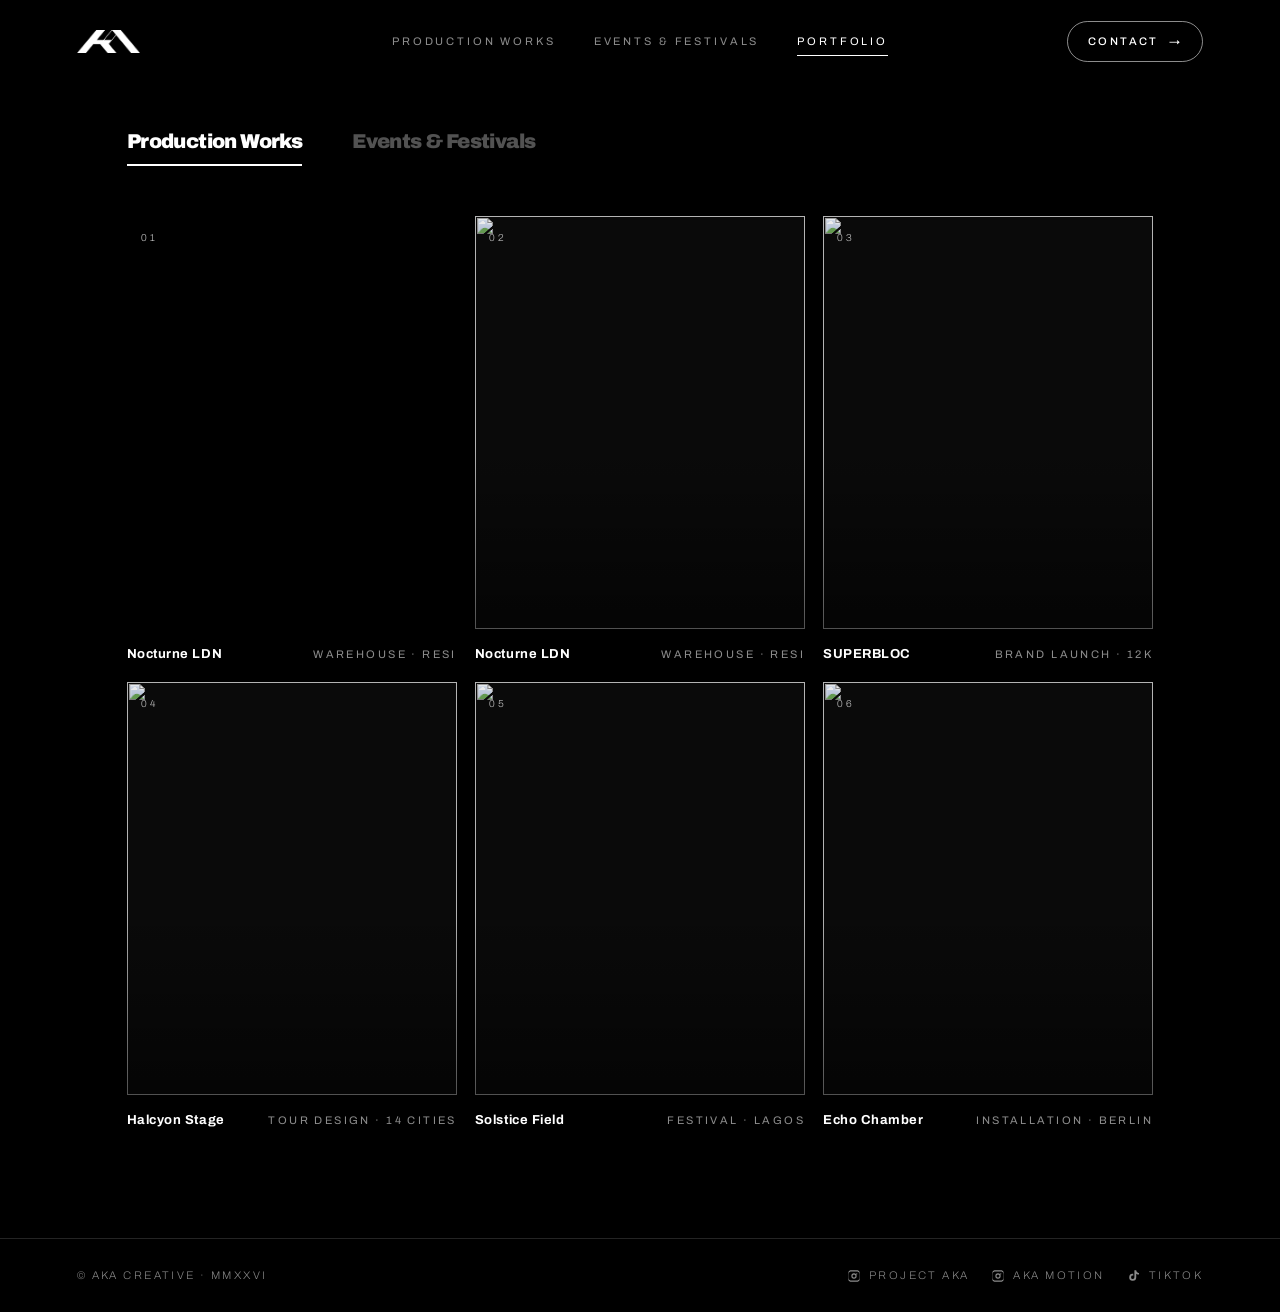
==== commit 337784c1: "revisions" ====
--- a/index.html
+++ b/index.html
@@ -234,12 +234,12 @@
                 </svg>
                 AKA&nbsp;Motion
             </a>
-            <a href="#" aria-label="Vimeo">
+            <a href="#" aria-label="TikTok">
                 <svg viewBox="0 0 24 24" aria-hidden="true">
                     <path
-                        d="M22.4 7.1c-.1 2-1.5 4.8-4.2 8.3-2.8 3.7-5.2 5.5-7.1 5.5-1.2 0-2.2-1.1-3-3.3l-1.6-6c-.6-2.2-1.2-3.3-1.9-3.3-.2 0-.7.3-1.7 1L1.9 7.9c1.1-.9 2.1-1.9 3.2-2.8 1.4-1.2 2.5-1.8 3.2-1.9 1.7-.2 2.8 1 3.3 3.6.5 2.7.8 4.5.9 5.1.4 2 .9 3 1.4 3 .4 0 1-.6 1.7-1.9.8-1.3 1.2-2.3 1.3-2.9.2-1.5-.4-2.3-1.7-2.3-.6 0-1.3.1-1.9.4 1.3-4.3 3.8-6.4 7.5-6.3 2.7.1 4 1.9 3.8 5.2Z" />
+                        d="M19.59 6.69a4.83 4.83 0 0 1-3.77-4.74h-3.13v12.28a2.87 2.87 0 1 1-2-2.73V8.32a6 6 0 1 0 5.13 5.91V8.01a7.94 7.94 0 0 0 4.77 1.6V6.69Z" />
                 </svg>
-                Vimeo
+                TikTok
             </a>
         </div>
     </footer>
--- a/styles.css
+++ b/styles.css
@@ -676,7 +676,7 @@
     width:100%;
     aspect-ratio:4/5;
     object-fit:cover;
-    filter:grayscale(.25) contrast(1.05);
+    filter:grayscale(.7) contrast(1.05);
     transition:transform .8s ease;
 }
 
